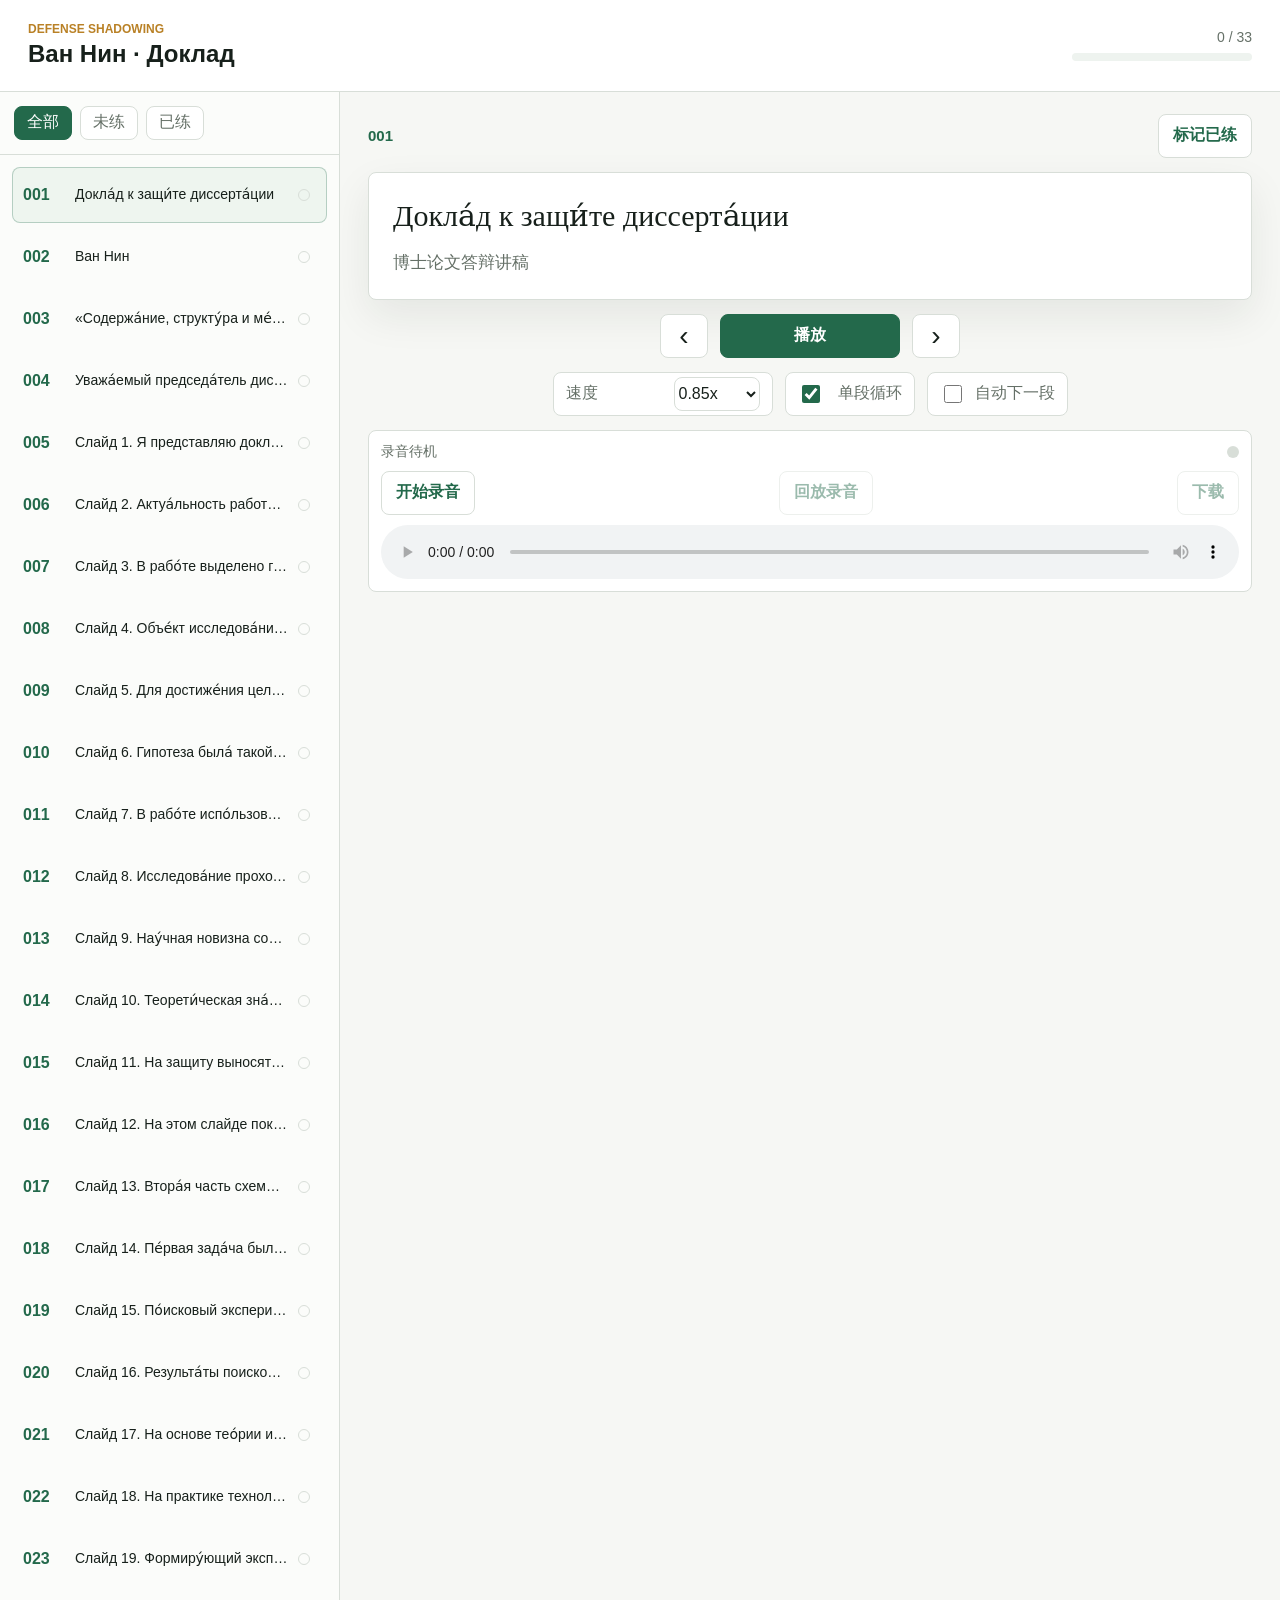
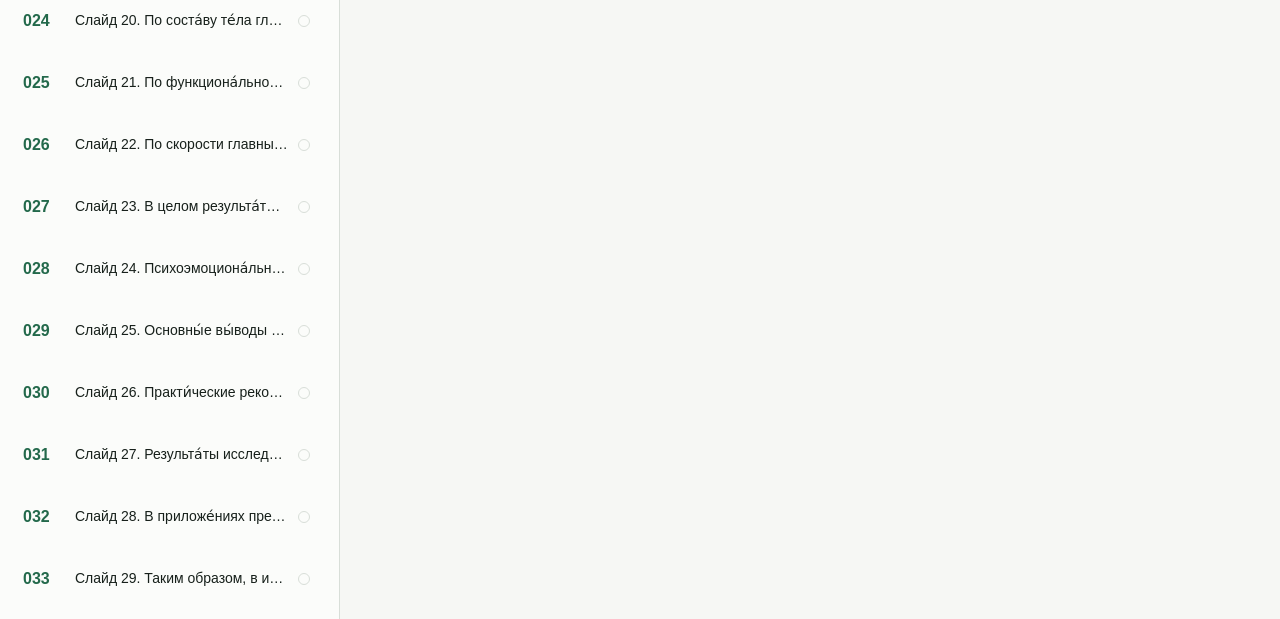
==== index.html @ eb7a2446 "Bust segment data cache" ====
<!doctype html>
<html lang="zh-CN">
  <head>
    <meta charset="utf-8" />
    <meta name="viewport" content="width=device-width, initial-scale=1" />
    <title>答辩稿跟读练习</title>
    <link rel="stylesheet" href="styles.css" />
  </head>
  <body>
    <div class="app-shell">
      <header class="topbar">
        <div>
          <p class="eyebrow">Defense Shadowing</p>
          <h1>Ван Нин · Доклад</h1>
        </div>
        <div class="summary">
          <span id="progressText">0 / 0</span>
          <div class="meter" aria-hidden="true"><span id="progressBar"></span></div>
        </div>
      </header>

      <main class="workspace">
        <aside class="segment-pane" aria-label="Список фрагментов">
          <div class="pane-tools">
            <button class="chip is-active" type="button" data-filter="all">全部</button>
            <button class="chip" type="button" data-filter="todo">未练</button>
            <button class="chip" type="button" data-filter="done">已练</button>
          </div>
          <ol id="segmentList" class="segment-list"></ol>
        </aside>

        <section class="practice-pane" aria-live="polite">
          <div class="segment-meta">
            <span id="segmentCounter">001</span>
            <button id="doneButton" class="icon-text" type="button">标记已练</button>
          </div>

          <article class="text-panel">
            <p id="russianText" class="russian"></p>
            <p id="chineseText" class="chinese"></p>
          </article>

          <audio id="player" preload="metadata"></audio>

          <div class="transport">
            <button id="prevButton" class="icon-button" type="button" title="上一段" aria-label="上一段">‹</button>
            <button id="playButton" class="primary-button" type="button">播放</button>
            <button id="nextButton" class="icon-button" type="button" title="下一段" aria-label="下一段">›</button>
          </div>

          <div class="control-grid">
            <label>
              <span>速度</span>
              <select id="speedSelect">
                <option value="0.75">0.75x</option>
                <option value="0.85" selected>0.85x</option>
                <option value="1">1x</option>
                <option value="1.1">1.1x</option>
                <option value="1.25">1.25x</option>
              </select>
            </label>
            <label class="toggle-row">
              <input id="loopToggle" type="checkbox" checked />
              <span>单段循环</span>
            </label>
            <label class="toggle-row">
              <input id="autoNextToggle" type="checkbox" />
              <span>自动下一段</span>
            </label>
          </div>

          <div class="recorder">
            <div class="recorder-head">
              <span id="recordStatus">录音待机</span>
              <div id="recordLight" class="record-light" aria-hidden="true"></div>
            </div>
            <div class="recorder-actions">
              <button id="recordButton" class="icon-text" type="button">开始录音</button>
              <button id="playRecordingButton" class="icon-text" type="button" disabled>回放录音</button>
              <a id="downloadRecording" class="download-link is-disabled" href="#" download>下载</a>
            </div>
            <audio id="recordingPlayer" controls></audio>
          </div>
        </section>
      </main>
    </div>

    <script src="segments.js?v=20260604-nostress"></script>
    <script src="app.js"></script>
  </body>
</html>
---- styles.css ----
:root {
  color-scheme: light;
  --bg: #f6f7f4;
  --surface: #ffffff;
  --surface-strong: #eef3ef;
  --ink: #17201b;
  --muted: #657067;
  --line: #d8ded8;
  --accent: #23694b;
  --accent-strong: #174d36;
  --gold: #b98126;
  --red: #c64646;
  --shadow: 0 16px 40px rgba(23, 32, 27, 0.08);
}

* {
  box-sizing: border-box;
}

body {
  margin: 0;
  min-height: 100vh;
  background: var(--bg);
  color: var(--ink);
  font-family: -apple-system, BlinkMacSystemFont, "Segoe UI", "PingFang SC", "Microsoft YaHei", Arial, sans-serif;
}

button,
select,
input {
  font: inherit;
}

button,
select {
  border: 1px solid var(--line);
  background: var(--surface);
  color: var(--ink);
}

button {
  cursor: pointer;
}

button:disabled,
.is-disabled {
  cursor: not-allowed;
  opacity: 0.45;
  pointer-events: none;
}

.app-shell {
  display: grid;
  grid-template-rows: auto 1fr;
  min-height: 100vh;
}

.topbar {
  display: flex;
  align-items: center;
  justify-content: space-between;
  gap: 24px;
  padding: 22px 28px;
  border-bottom: 1px solid var(--line);
  background: var(--surface);
}

.eyebrow {
  margin: 0 0 4px;
  color: var(--gold);
  font-size: 12px;
  font-weight: 700;
  letter-spacing: 0;
  text-transform: uppercase;
}

h1 {
  margin: 0;
  font-size: 24px;
  line-height: 1.2;
  font-weight: 750;
  letter-spacing: 0;
}

.summary {
  display: grid;
  gap: 8px;
  min-width: 180px;
  color: var(--muted);
  font-size: 14px;
  text-align: right;
}

.meter {
  width: 180px;
  height: 8px;
  overflow: hidden;
  border-radius: 999px;
  background: var(--surface-strong);
}

.meter span {
  display: block;
  width: 0%;
  height: 100%;
  background: var(--accent);
  transition: width 160ms ease;
}

.workspace {
  display: grid;
  grid-template-columns: minmax(260px, 340px) minmax(0, 1fr);
  min-height: 0;
}

.segment-pane {
  display: grid;
  grid-template-rows: auto 1fr;
  min-height: 0;
  border-right: 1px solid var(--line);
  background: #fbfcfa;
}

.pane-tools {
  display: flex;
  gap: 8px;
  padding: 14px;
  border-bottom: 1px solid var(--line);
}

.chip {
  min-height: 34px;
  padding: 0 12px;
  border-radius: 8px;
  color: var(--muted);
}

.chip.is-active {
  border-color: var(--accent);
  background: var(--accent);
  color: #fff;
}

.segment-list {
  display: grid;
  gap: 6px;
  align-content: start;
  min-height: 0;
  margin: 0;
  padding: 12px;
  overflow: auto;
  list-style: none;
}

.segment-item {
  display: grid;
  grid-template-columns: 42px minmax(0, 1fr) 18px;
  align-items: center;
  gap: 10px;
  min-height: 56px;
  padding: 8px 10px;
  border: 1px solid transparent;
  border-radius: 8px;
  background: transparent;
}

.segment-item button {
  display: grid;
  grid-column: 1 / -1;
  grid-template-columns: 42px minmax(0, 1fr) 18px;
  align-items: center;
  gap: 10px;
  width: 100%;
  padding: 0;
  border: 0;
  background: transparent;
  text-align: left;
}

.segment-item.is-active {
  border-color: rgba(35, 105, 75, 0.28);
  background: #eef5ef;
}

.segment-item.is-hidden {
  display: none;
}

.seg-no {
  color: var(--accent);
  font-variant-numeric: tabular-nums;
  font-weight: 700;
}

.seg-title {
  overflow: hidden;
  color: var(--ink);
  font-size: 14px;
  line-height: 1.35;
  text-overflow: ellipsis;
  white-space: nowrap;
}

.seg-check {
  width: 12px;
  height: 12px;
  border: 1px solid var(--line);
  border-radius: 50%;
}

.segment-item.is-done .seg-check {
  border-color: var(--accent);
  background: var(--accent);
}

.practice-pane {
  display: grid;
  grid-template-rows: auto auto auto auto auto;
  align-content: start;
  gap: 14px;
  min-height: 0;
  overflow: auto;
  padding: 22px 28px;
}

.segment-meta {
  display: flex;
  align-items: center;
  justify-content: space-between;
  gap: 16px;
}

#segmentCounter {
  color: var(--accent);
  font-size: 15px;
  font-weight: 800;
  font-variant-numeric: tabular-nums;
}

.text-panel {
  display: grid;
  align-content: start;
  gap: 14px;
  max-height: min(42vh, 380px);
  overflow: auto;
  padding: 22px 24px;
  border: 1px solid var(--line);
  border-radius: 8px;
  background: var(--surface);
  box-shadow: var(--shadow);
}

.russian,
.chinese {
  margin: 0;
  overflow-wrap: anywhere;
}

.russian {
  font-family: Georgia, "Times New Roman", serif;
  font-size: 30px;
  line-height: 1.38;
  letter-spacing: 0;
}

.chinese {
  color: var(--muted);
  font-size: 17px;
  line-height: 1.55;
}

.transport {
  display: grid;
  grid-template-columns: 48px minmax(128px, 180px) 48px;
  justify-content: center;
  gap: 12px;
}

.icon-button,
.primary-button,
.icon-text {
  min-height: 44px;
  border-radius: 8px;
}

.icon-button {
  width: 48px;
  font-size: 28px;
  line-height: 1;
}

.primary-button {
  border-color: var(--accent);
  background: var(--accent);
  color: #fff;
  font-weight: 800;
}

.primary-button:hover,
.chip.is-active:hover {
  background: var(--accent-strong);
}

.icon-text {
  padding: 0 14px;
  color: var(--accent);
  font-weight: 700;
}

.control-grid {
  display: grid;
  grid-template-columns: minmax(160px, 220px) minmax(130px, auto) minmax(130px, auto);
  align-items: center;
  justify-content: center;
  gap: 12px;
}

.control-grid label {
  display: flex;
  align-items: center;
  justify-content: space-between;
  gap: 10px;
  min-height: 44px;
  padding: 0 12px;
  border: 1px solid var(--line);
  border-radius: 8px;
  background: var(--surface);
  color: var(--muted);
}

.control-grid select {
  min-width: 86px;
  height: 34px;
  border-radius: 8px;
  color: var(--ink);
}

.toggle-row {
  justify-content: start;
}

.toggle-row input {
  width: 18px;
  height: 18px;
  accent-color: var(--accent);
}

.recorder {
  display: grid;
  gap: 10px;
  padding: 12px;
  border: 1px solid var(--line);
  border-radius: 8px;
  background: var(--surface);
}

.recorder-head,
.recorder-actions {
  display: flex;
  align-items: center;
  justify-content: space-between;
  gap: 10px;
  flex-wrap: wrap;
}

#recordStatus {
  color: var(--muted);
  font-size: 14px;
}

.record-light {
  width: 12px;
  height: 12px;
  border-radius: 50%;
  background: var(--line);
}

.record-light.is-recording {
  background: var(--red);
}

.download-link {
  display: inline-grid;
  place-items: center;
  min-height: 44px;
  padding: 0 14px;
  border: 1px solid var(--line);
  border-radius: 8px;
  color: var(--accent);
  font-weight: 700;
  text-decoration: none;
}

#recordingPlayer {
  width: 100%;
  min-height: 42px;
}

@media (max-width: 860px) {
  .topbar {
    align-items: start;
    flex-direction: column;
    padding: 18px;
  }

  .summary,
  .meter {
    width: 100%;
    min-width: 0;
    text-align: left;
  }

  .workspace {
    grid-template-columns: 1fr;
  }

  .segment-pane {
    max-height: 280px;
    border-right: 0;
    border-bottom: 1px solid var(--line);
  }

  .practice-pane {
    padding: 16px;
  }

  .text-panel {
    max-height: 44vh;
    padding: 18px;
  }

  .russian {
    font-size: 24px;
  }

  .chinese {
    font-size: 16px;
  }

  .control-grid {
    grid-template-columns: 1fr;
  }
}
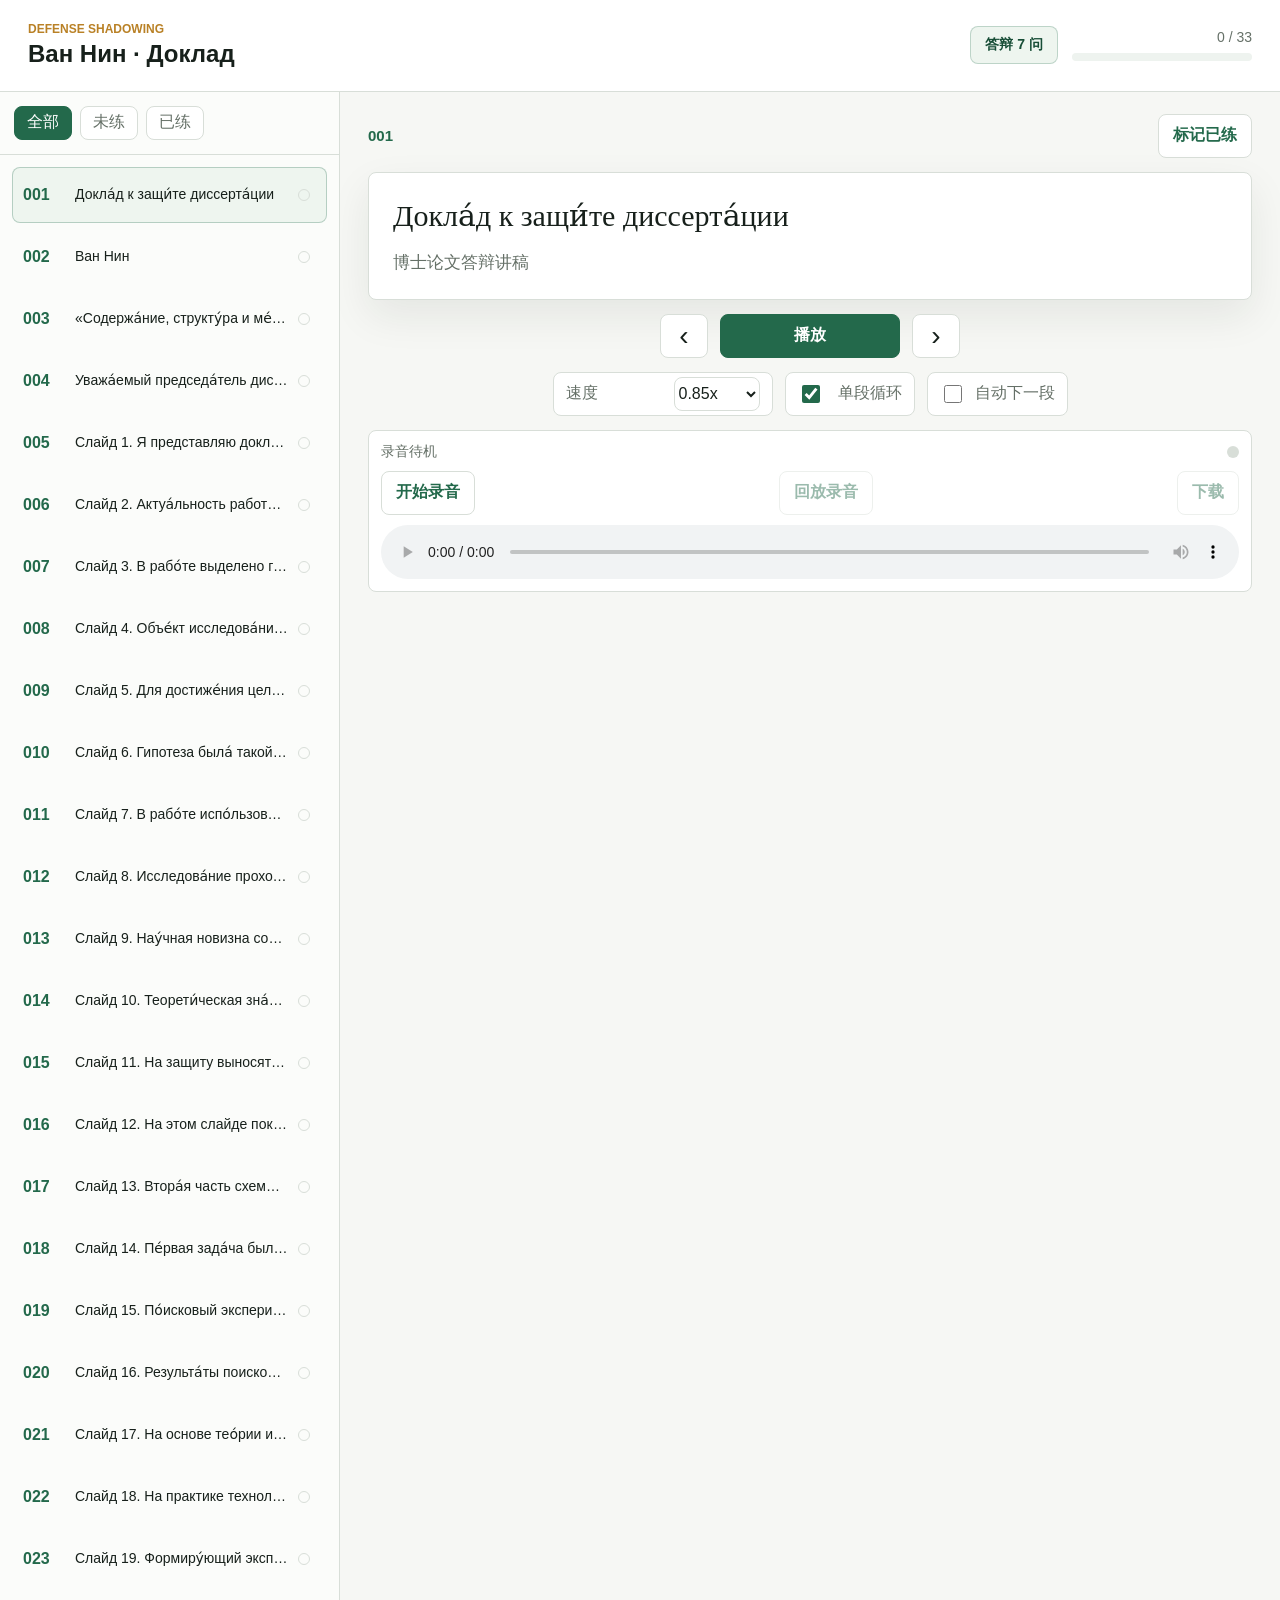
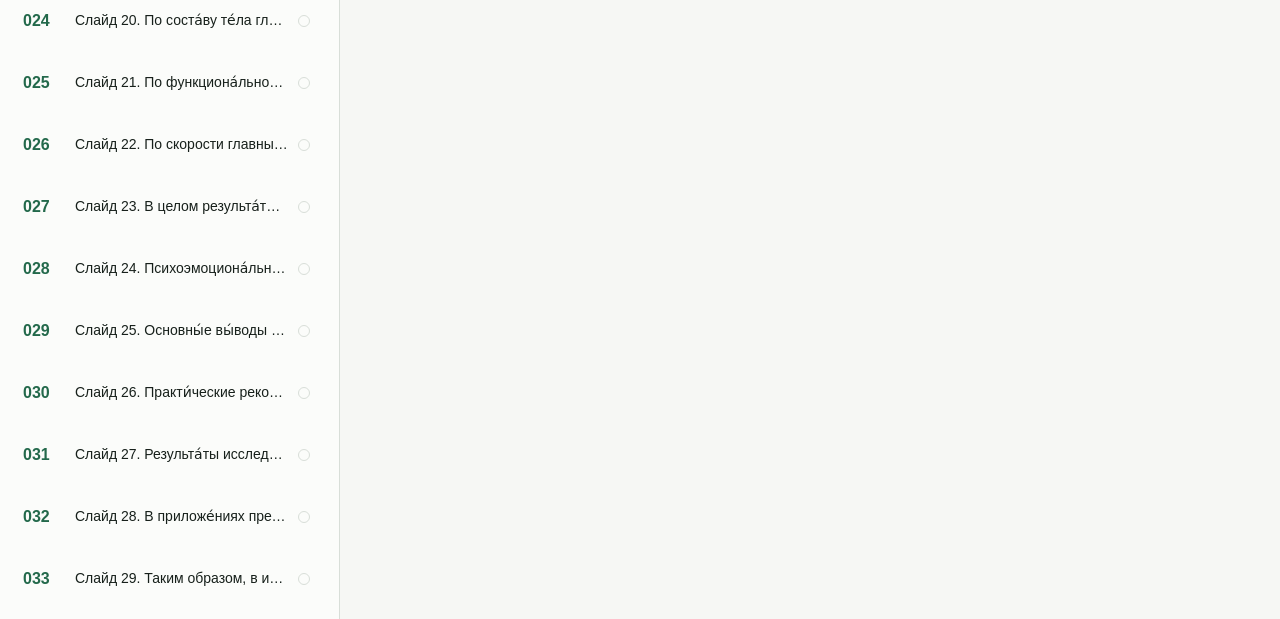
==== commit 5ba5c108: "Add final defense questions page" ====
--- a/index.html
+++ b/index.html
@@ -13,9 +13,12 @@
           <p class="eyebrow">Defense Shadowing</p>
           <h1>Ван Нин · Доклад</h1>
         </div>
-        <div class="summary">
-          <span id="progressText">0 / 0</span>
-          <div class="meter" aria-hidden="true"><span id="progressBar"></span></div>
+        <div class="top-actions">
+          <a class="top-link" href="final-defense-7-questions.html">答辩 7 问</a>
+          <div class="summary">
+            <span id="progressText">0 / 0</span>
+            <div class="meter" aria-hidden="true"><span id="progressBar"></span></div>
+          </div>
         </div>
       </header>
 
--- a/styles.css
+++ b/styles.css
@@ -65,6 +65,34 @@
   background: var(--surface);
 }
 
+.top-actions {
+  display: flex;
+  align-items: center;
+  gap: 14px;
+}
+
+.top-link {
+  display: inline-flex;
+  align-items: center;
+  justify-content: center;
+  min-height: 38px;
+  padding: 0 14px;
+  border: 1px solid rgba(35, 105, 75, 0.24);
+  border-radius: 8px;
+  background: #eef5ef;
+  color: var(--accent-strong);
+  font-size: 14px;
+  font-weight: 750;
+  text-decoration: none;
+  white-space: nowrap;
+}
+
+.top-link:hover {
+  border-color: var(--accent);
+  background: var(--accent);
+  color: #fff;
+}
+
 .eyebrow {
   margin: 0 0 4px;
   color: var(--gold);
@@ -403,6 +431,16 @@
     padding: 18px;
   }
 
+  .top-actions {
+    align-items: stretch;
+    flex-direction: column;
+    width: 100%;
+  }
+
+  .top-link {
+    width: 100%;
+  }
+
   .summary,
   .meter {
     width: 100%;
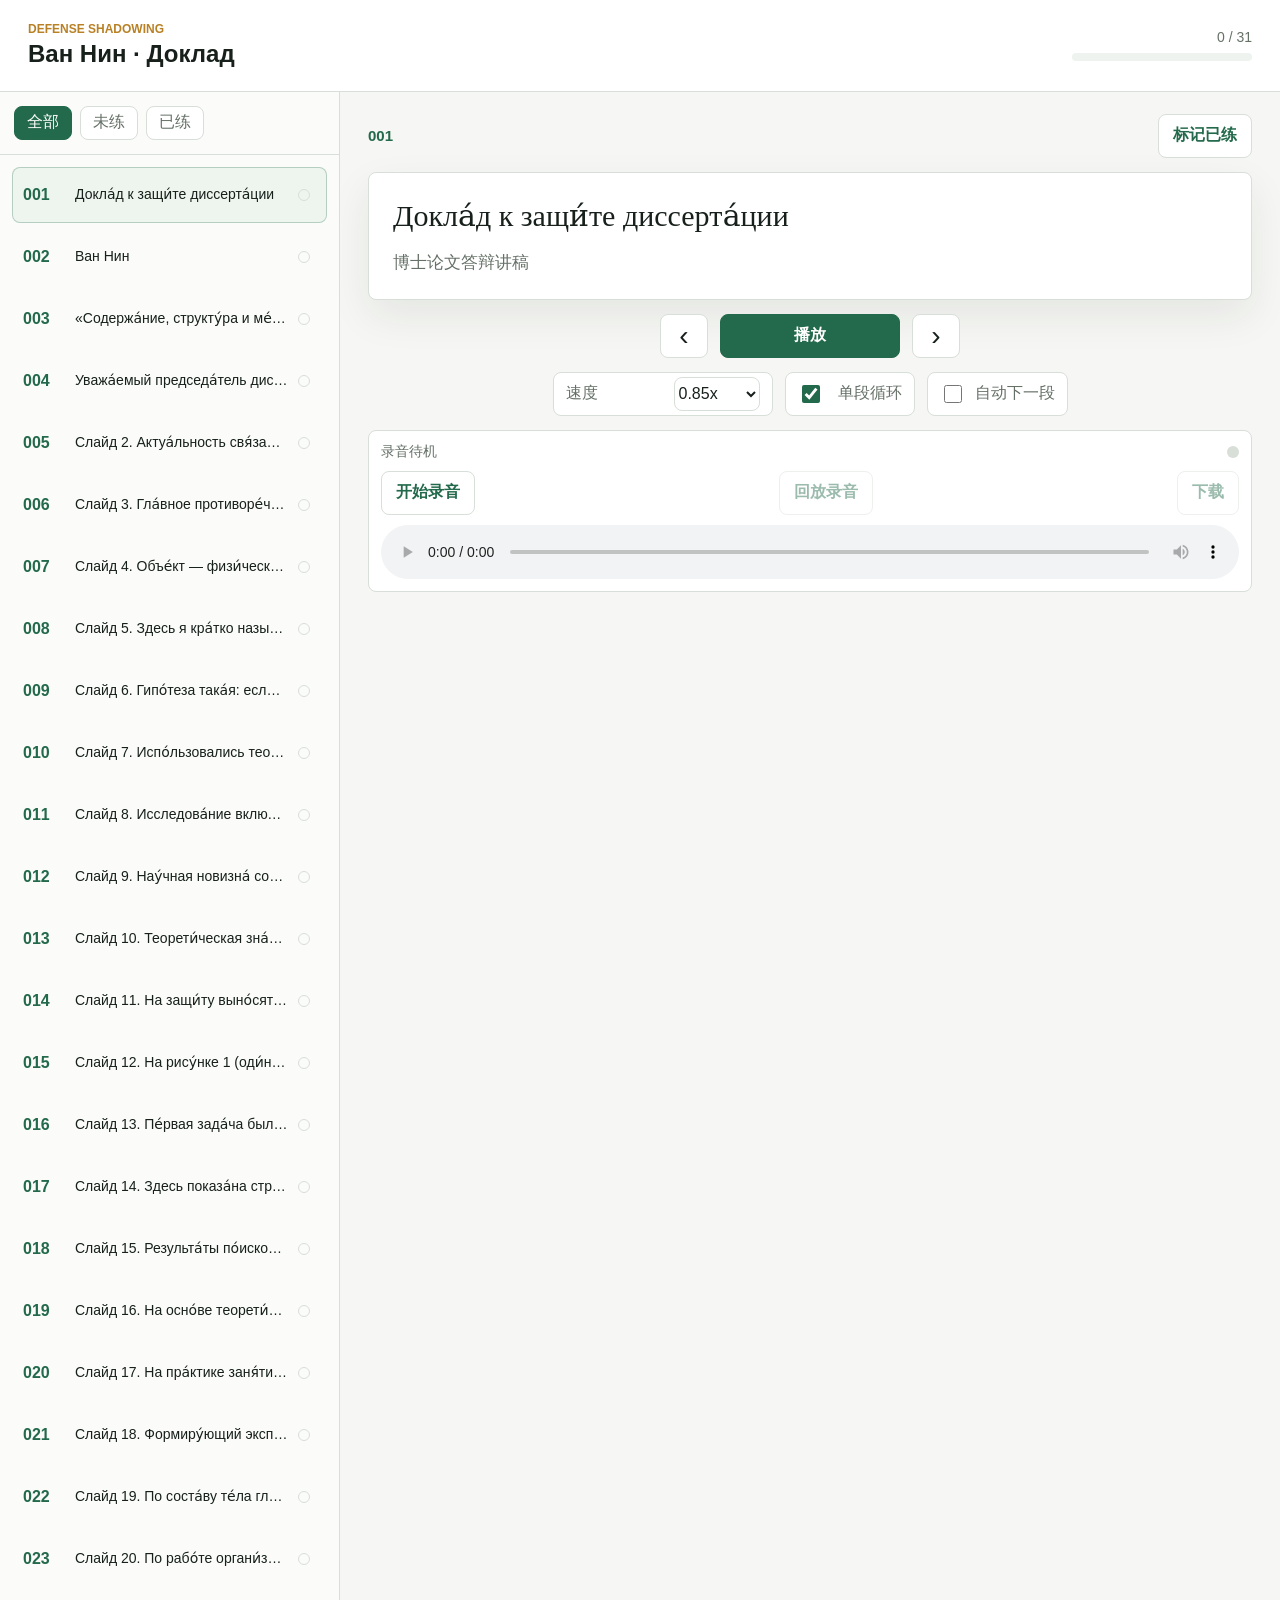
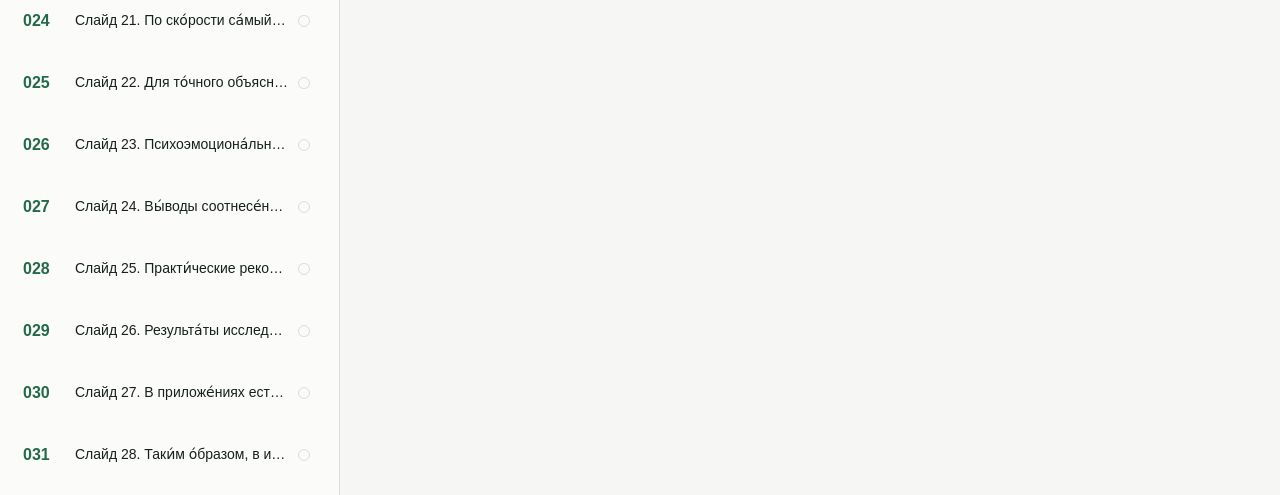
==== commit bd02db54: "Update defense shadowing page for mobile" ====
--- a/index.html
+++ b/index.html
@@ -13,12 +13,9 @@
           <p class="eyebrow">Defense Shadowing</p>
           <h1>Ван Нин · Доклад</h1>
         </div>
-        <div class="top-actions">
-          <a class="top-link" href="final-defense-7-questions.html">答辩 7 问</a>
-          <div class="summary">
-            <span id="progressText">0 / 0</span>
-            <div class="meter" aria-hidden="true"><span id="progressBar"></span></div>
-          </div>
+        <div class="summary">
+          <span id="progressText">0 / 0</span>
+          <div class="meter" aria-hidden="true"><span id="progressBar"></span></div>
         </div>
       </header>
 
@@ -88,7 +85,7 @@
       </main>
     </div>
 
-    <script src="segments.js?v=20260604-nostress"></script>
+    <script src="segments.js"></script>
     <script src="app.js"></script>
   </body>
 </html>
--- a/styles.css
+++ b/styles.css
@@ -65,34 +65,6 @@
   background: var(--surface);
 }
 
-.top-actions {
-  display: flex;
-  align-items: center;
-  gap: 14px;
-}
-
-.top-link {
-  display: inline-flex;
-  align-items: center;
-  justify-content: center;
-  min-height: 38px;
-  padding: 0 14px;
-  border: 1px solid rgba(35, 105, 75, 0.24);
-  border-radius: 8px;
-  background: #eef5ef;
-  color: var(--accent-strong);
-  font-size: 14px;
-  font-weight: 750;
-  text-decoration: none;
-  white-space: nowrap;
-}
-
-.top-link:hover {
-  border-color: var(--accent);
-  background: var(--accent);
-  color: #fff;
-}
-
 .eyebrow {
   margin: 0 0 4px;
   color: var(--gold);
@@ -425,20 +397,19 @@
 }
 
 @media (max-width: 860px) {
+  body {
+    background: var(--surface);
+  }
+
+  .app-shell {
+    min-height: 100dvh;
+  }
+
   .topbar {
     align-items: start;
     flex-direction: column;
-    padding: 18px;
-  }
-
-  .top-actions {
-    align-items: stretch;
-    flex-direction: column;
-    width: 100%;
-  }
-
-  .top-link {
-    width: 100%;
+    gap: 14px;
+    padding: 14px 16px;
   }
 
   .summary,
@@ -453,29 +424,53 @@
   }
 
   .segment-pane {
-    max-height: 280px;
+    order: 2;
+    max-height: 240px;
     border-right: 0;
+    border-top: 1px solid var(--line);
     border-bottom: 1px solid var(--line);
   }
 
+  .pane-tools {
+    position: sticky;
+    top: 0;
+    z-index: 1;
+    background: #fbfcfa;
+  }
+
   .practice-pane {
+    order: 1;
+    gap: 12px;
+    padding: 14px;
+  }
+
+  .text-panel {
+    max-height: none;
     padding: 16px;
   }
 
-  .text-panel {
-    max-height: 44vh;
-    padding: 18px;
-  }
-
   .russian {
-    font-size: 24px;
+    font-size: 22px;
+    line-height: 1.42;
   }
 
   .chinese {
-    font-size: 16px;
+    font-size: 15px;
   }
 
   .control-grid {
     grid-template-columns: 1fr;
   }
-}
+
+  .transport {
+    grid-template-columns: 46px minmax(120px, 1fr) 46px;
+  }
+
+  .segment-meta {
+    position: sticky;
+    top: 0;
+    z-index: 2;
+    padding: 8px 0;
+    background: var(--surface);
+  }
+}
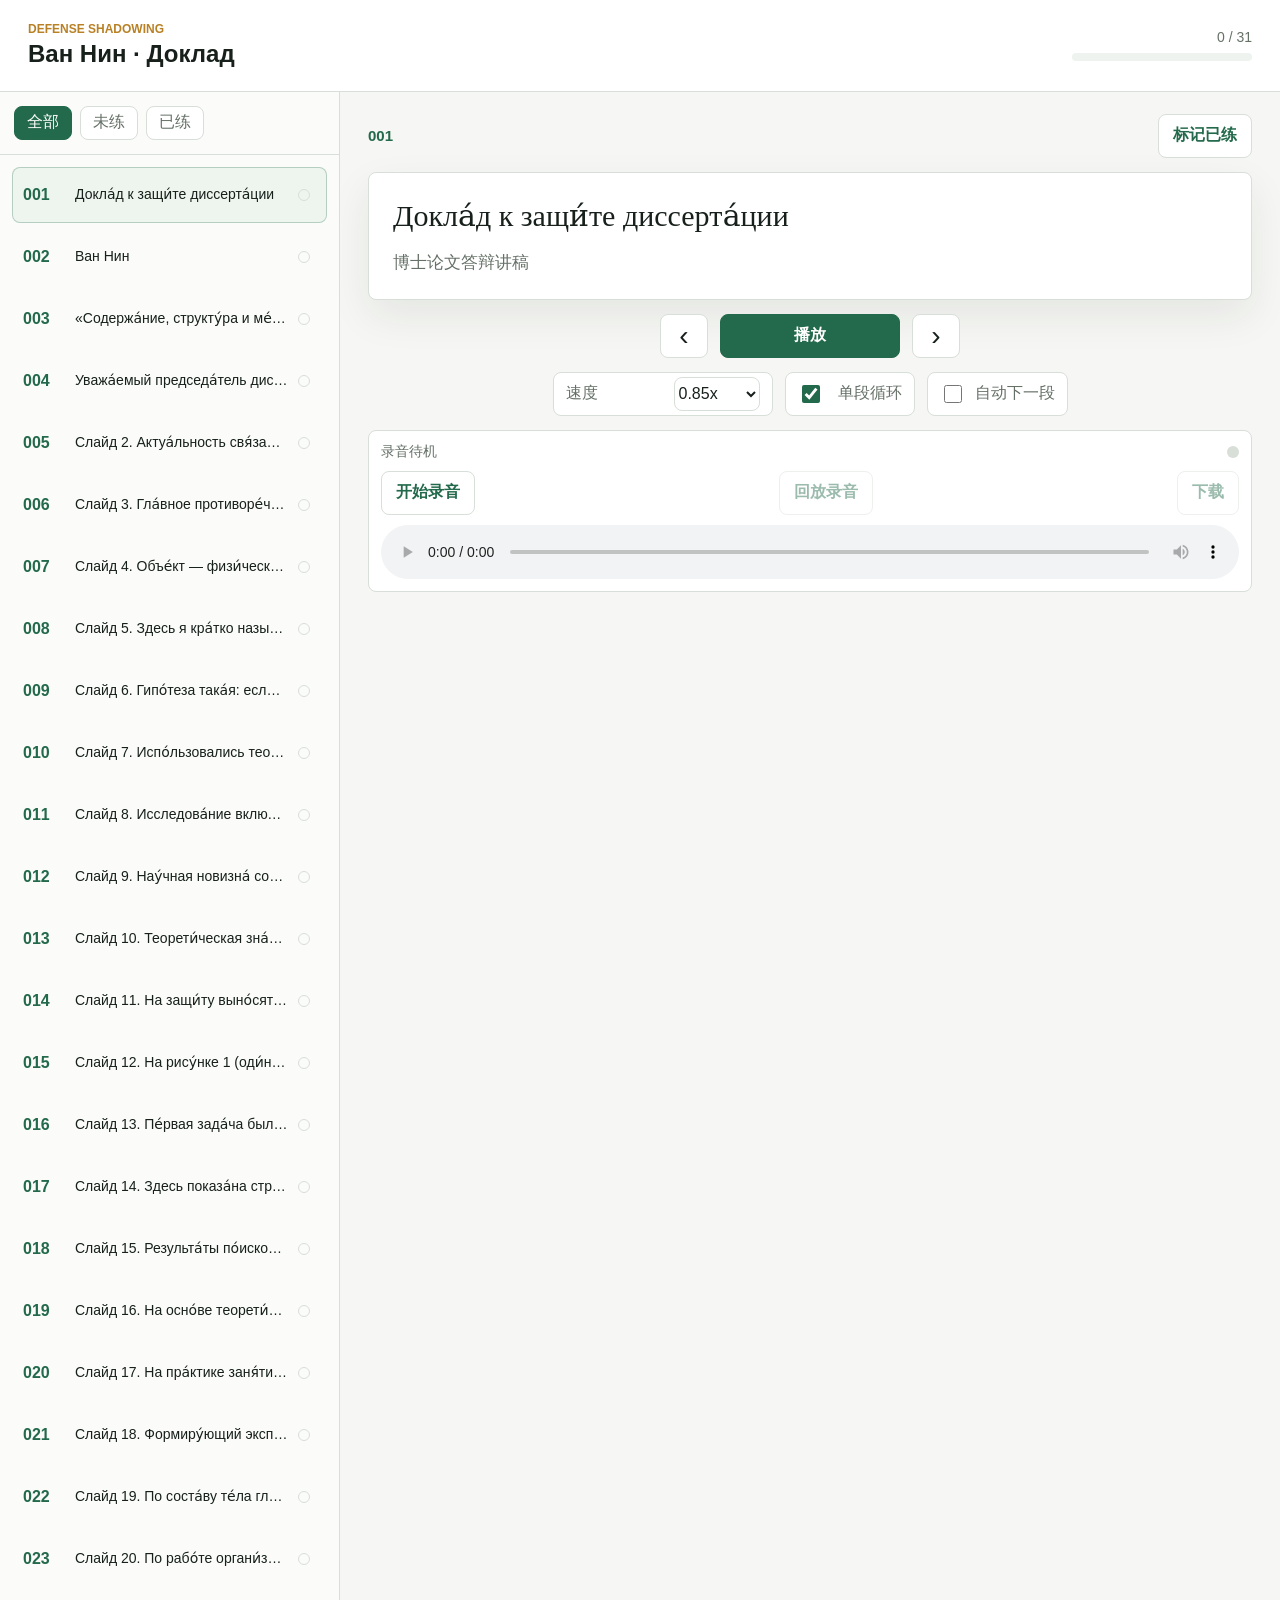
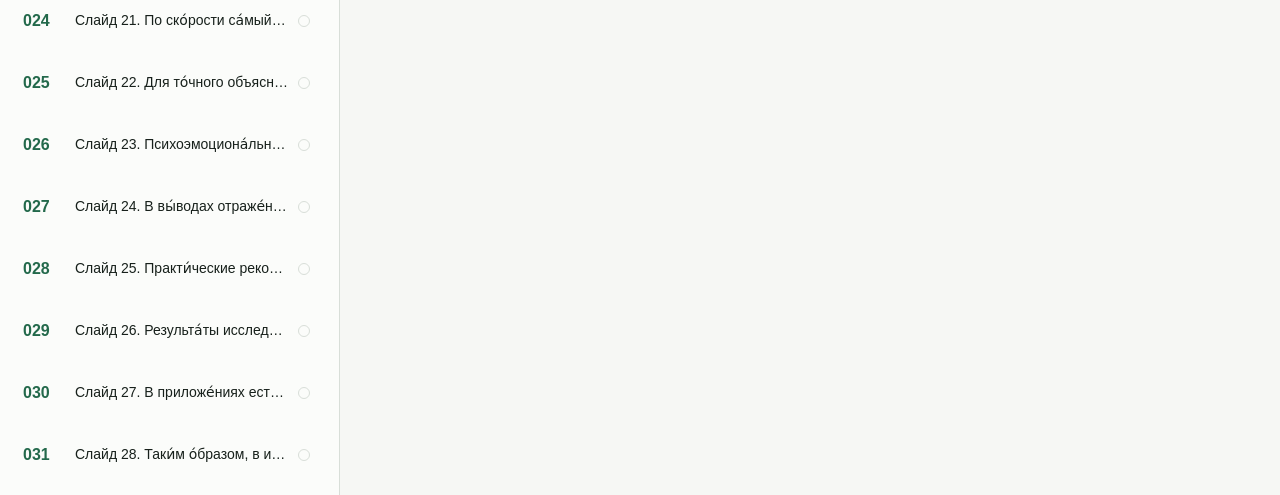
==== commit da3c6213: "Simplify slide wording" ====
--- a/index.html
+++ b/index.html
@@ -85,7 +85,7 @@
       </main>
     </div>
 
-    <script src="segments.js"></script>
+    <script src="segments.js?v=20260607-slide19-simple"></script>
     <script src="app.js"></script>
   </body>
 </html>
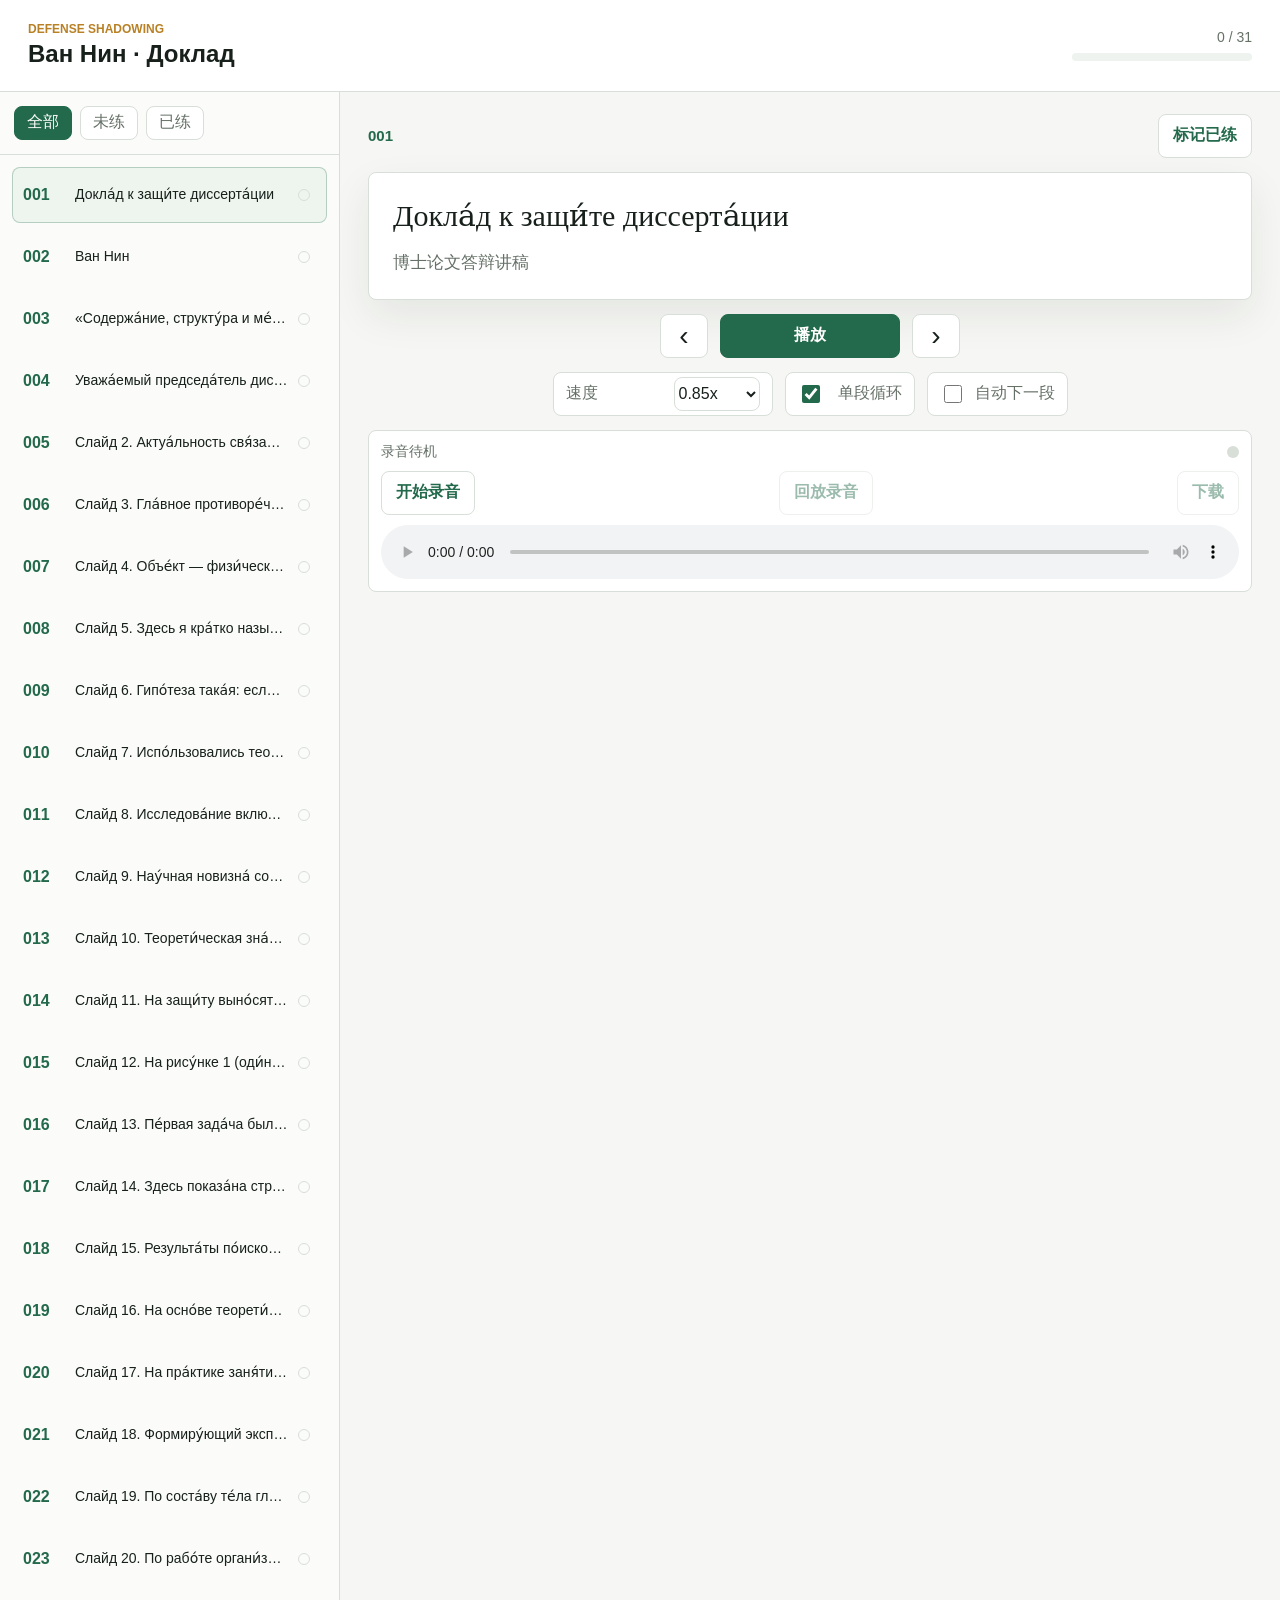
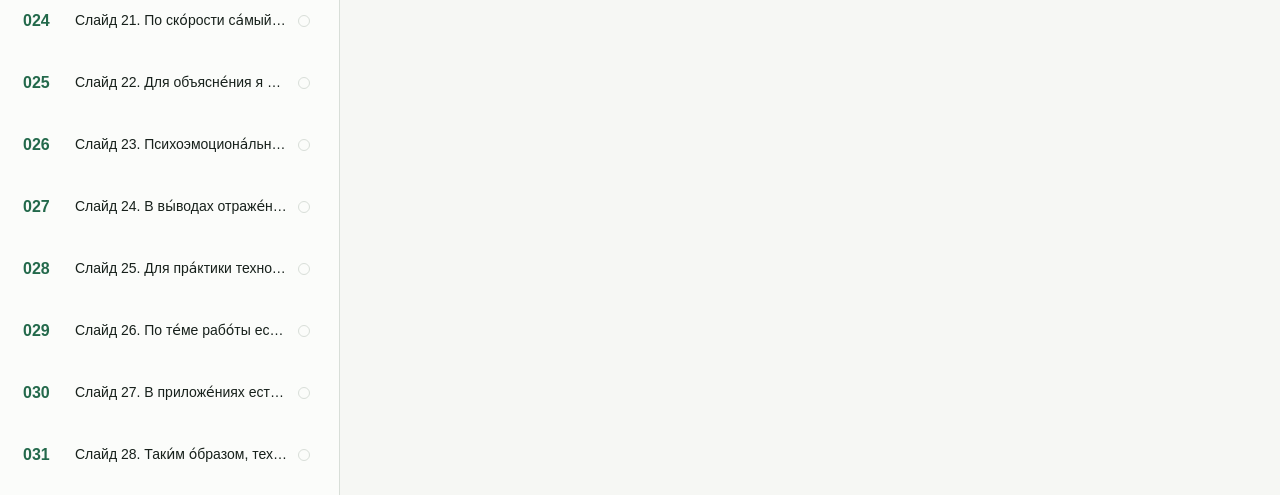
==== commit efbc0b0e: "Shorten final defense script" ====
--- a/index.html
+++ b/index.html
@@ -85,7 +85,7 @@
       </main>
     </div>
 
-    <script src="segments.js?v=20260607-slide19-simple"></script>
+    <script src="segments.js?v=20260607-15min"></script>
     <script src="app.js"></script>
   </body>
 </html>
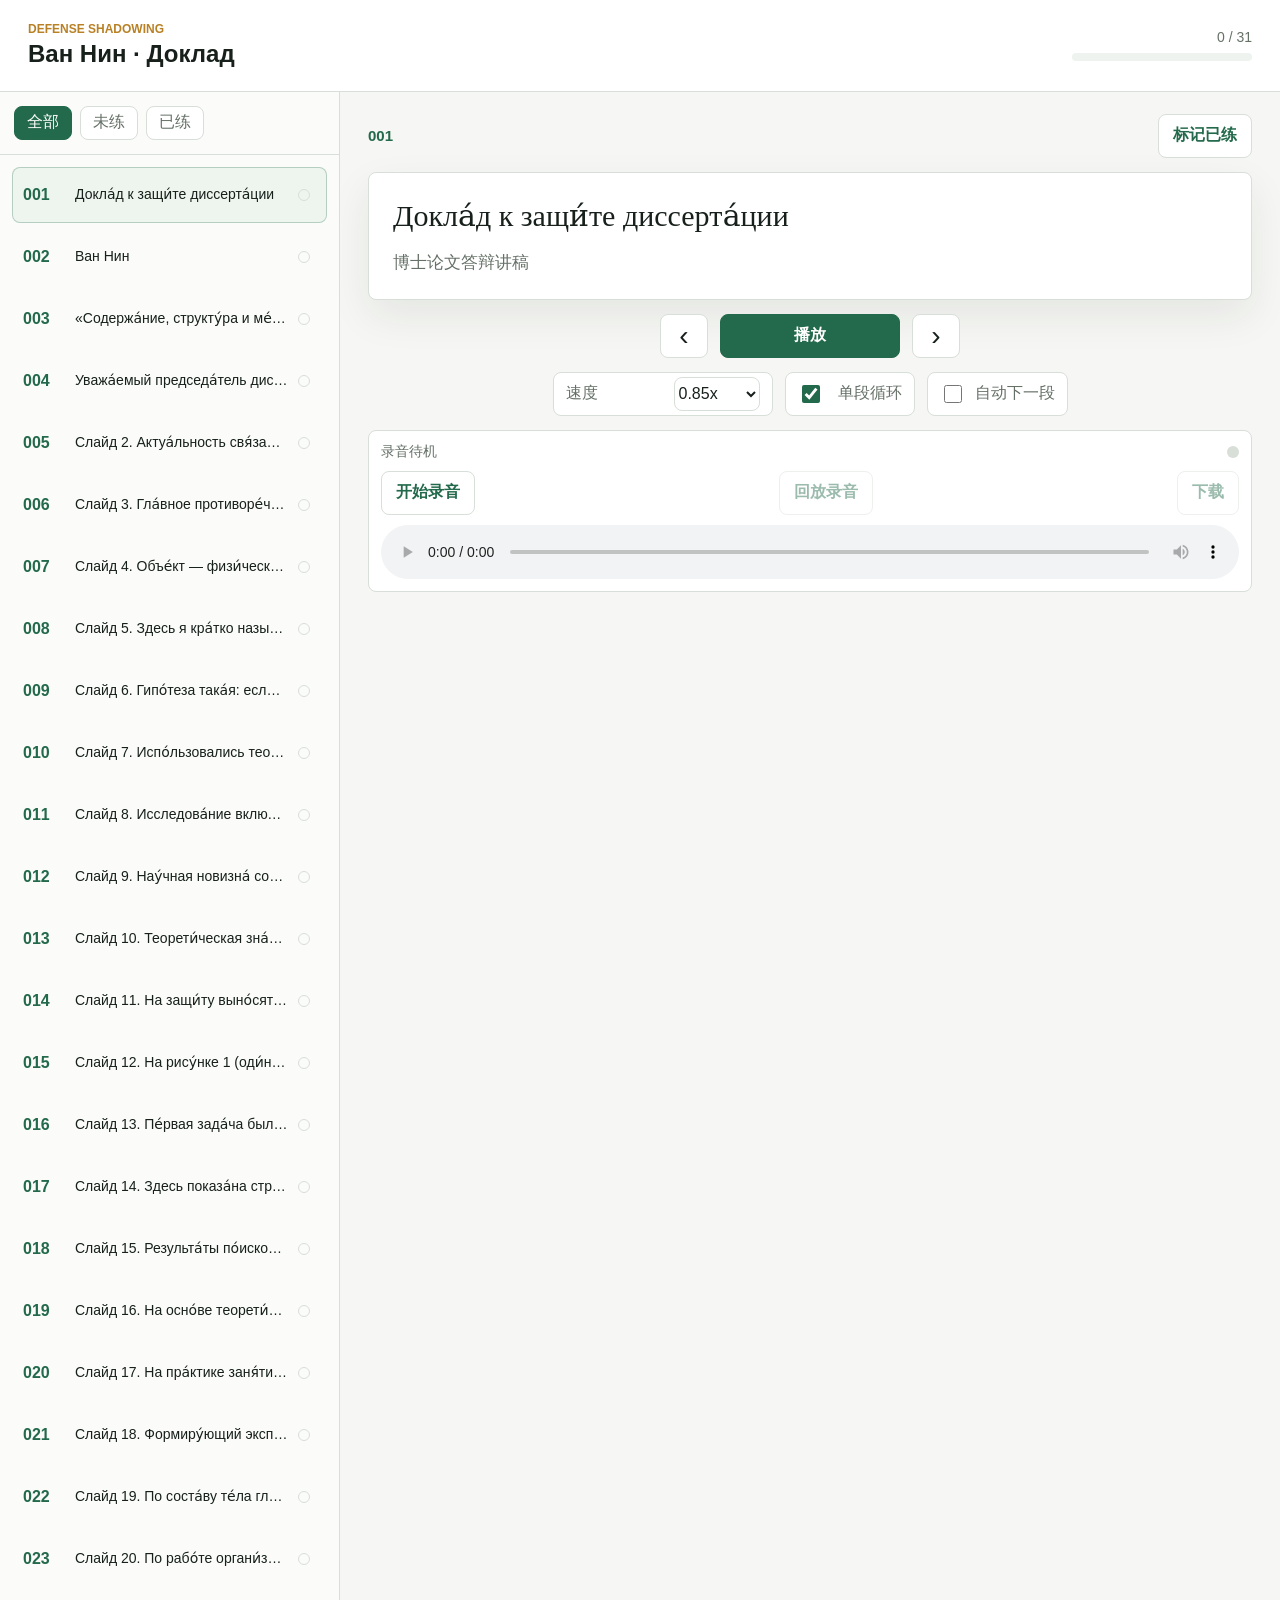
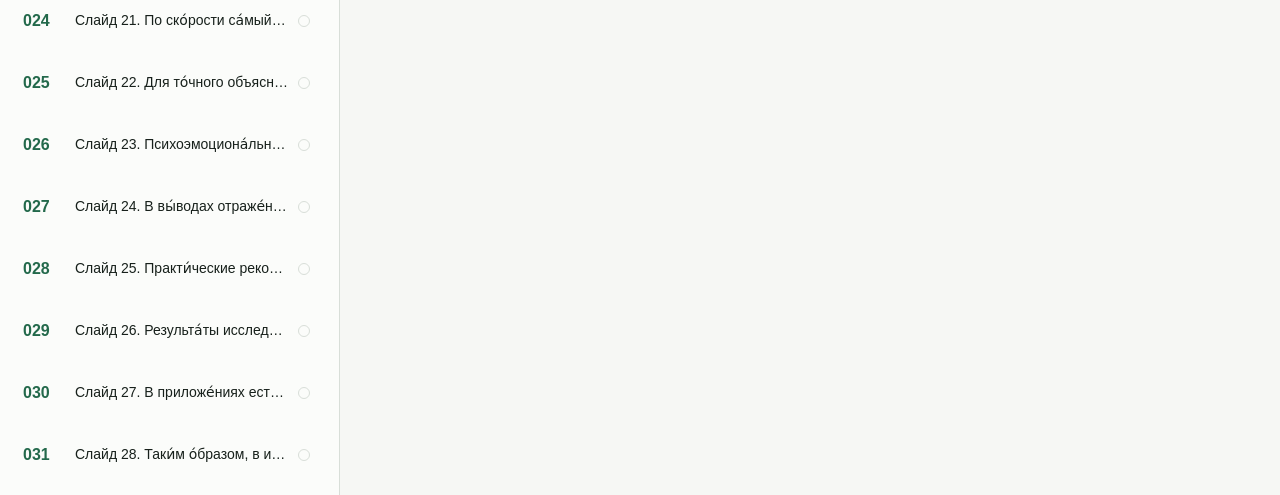
==== commit 76010508: "Revert "Shorten final defense script" This reverts commit efbc0b0e1da1f0b3570ed34a056ef5c31a20a3dd." ====
--- a/index.html
+++ b/index.html
@@ -85,7 +85,7 @@
       </main>
     </div>
 
-    <script src="segments.js?v=20260607-15min"></script>
+    <script src="segments.js?v=20260607-slide19-simple"></script>
     <script src="app.js"></script>
   </body>
 </html>
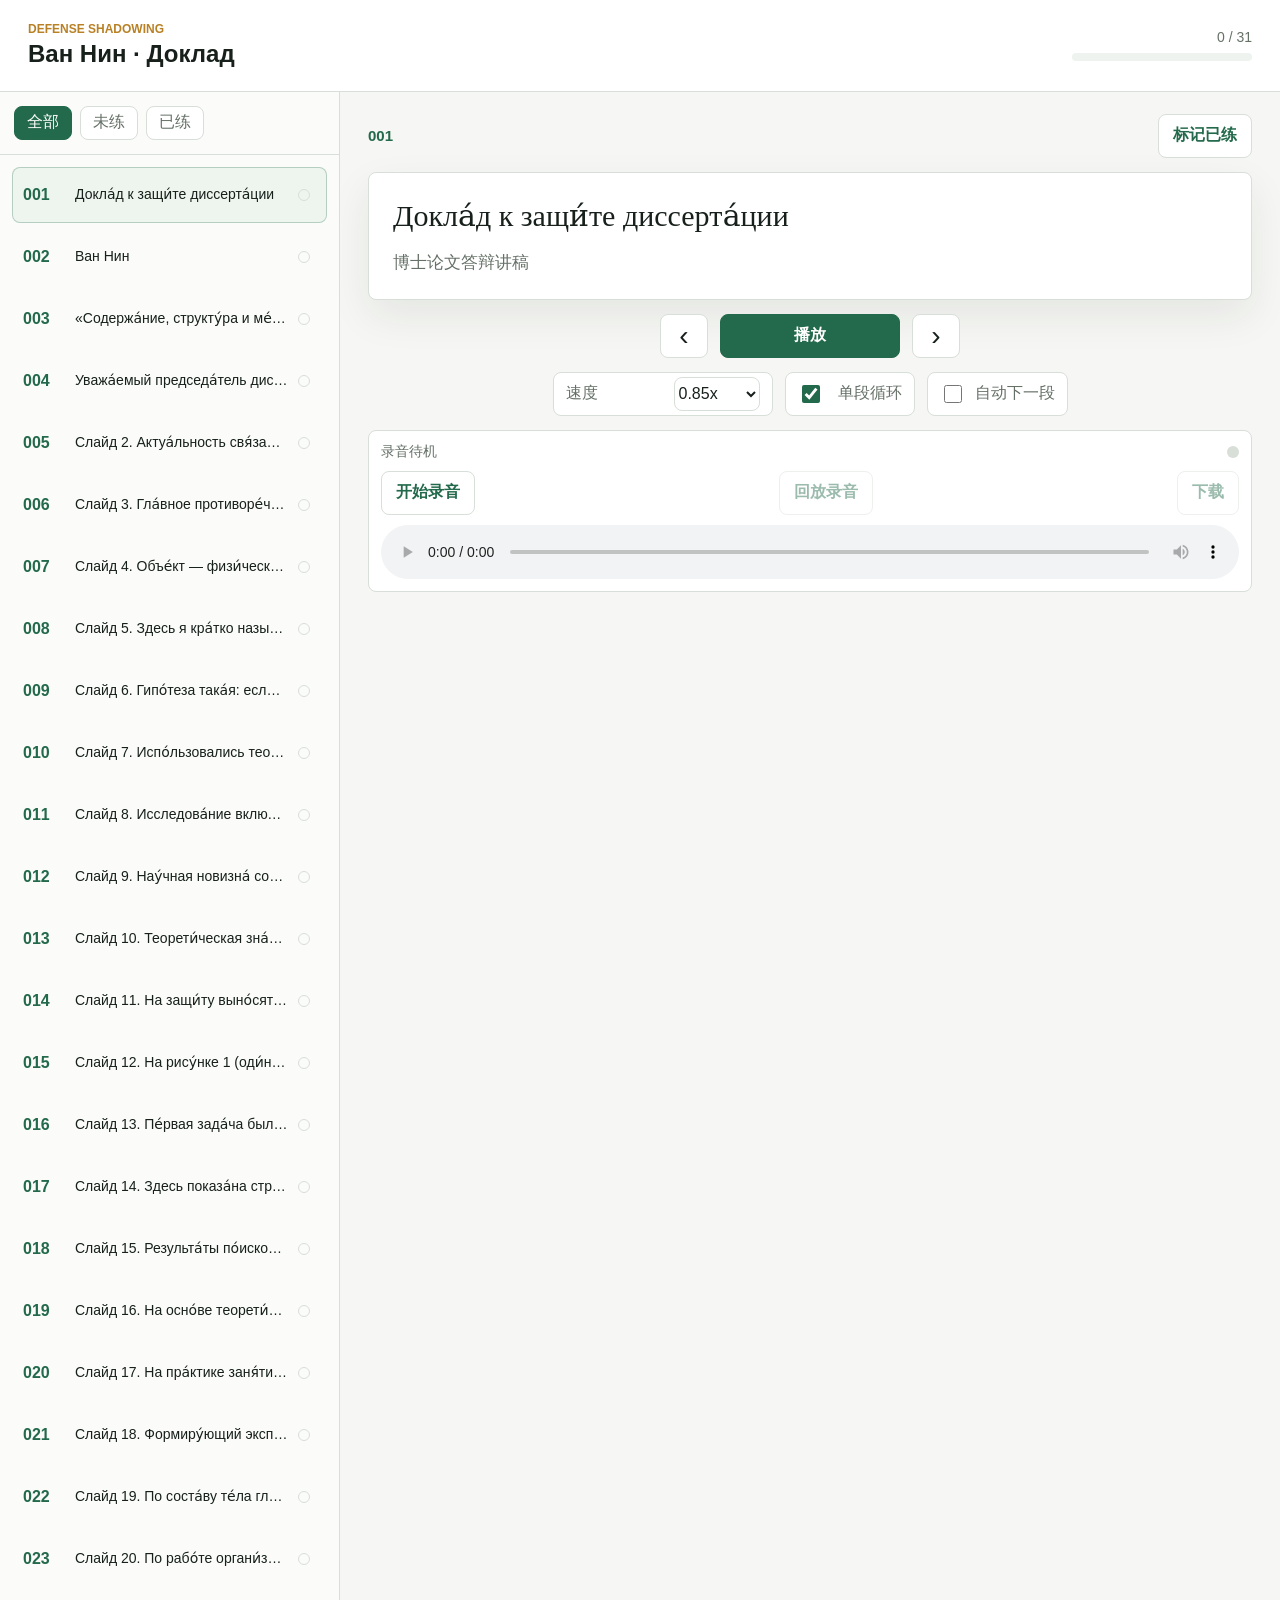
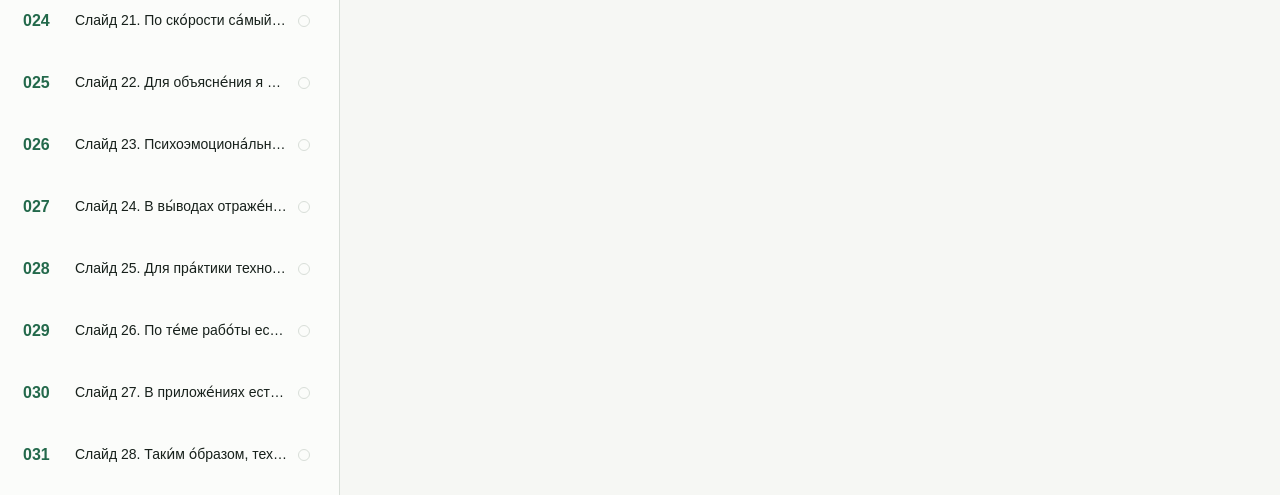
==== commit ae828b84: "Reapply "Shorten final defense script" This reverts commit 760105081d9ec725f3ab04d4c42f3846d298e7e8." ====
--- a/index.html
+++ b/index.html
@@ -85,7 +85,7 @@
       </main>
     </div>
 
-    <script src="segments.js?v=20260607-slide19-simple"></script>
+    <script src="segments.js?v=20260607-15min"></script>
     <script src="app.js"></script>
   </body>
 </html>
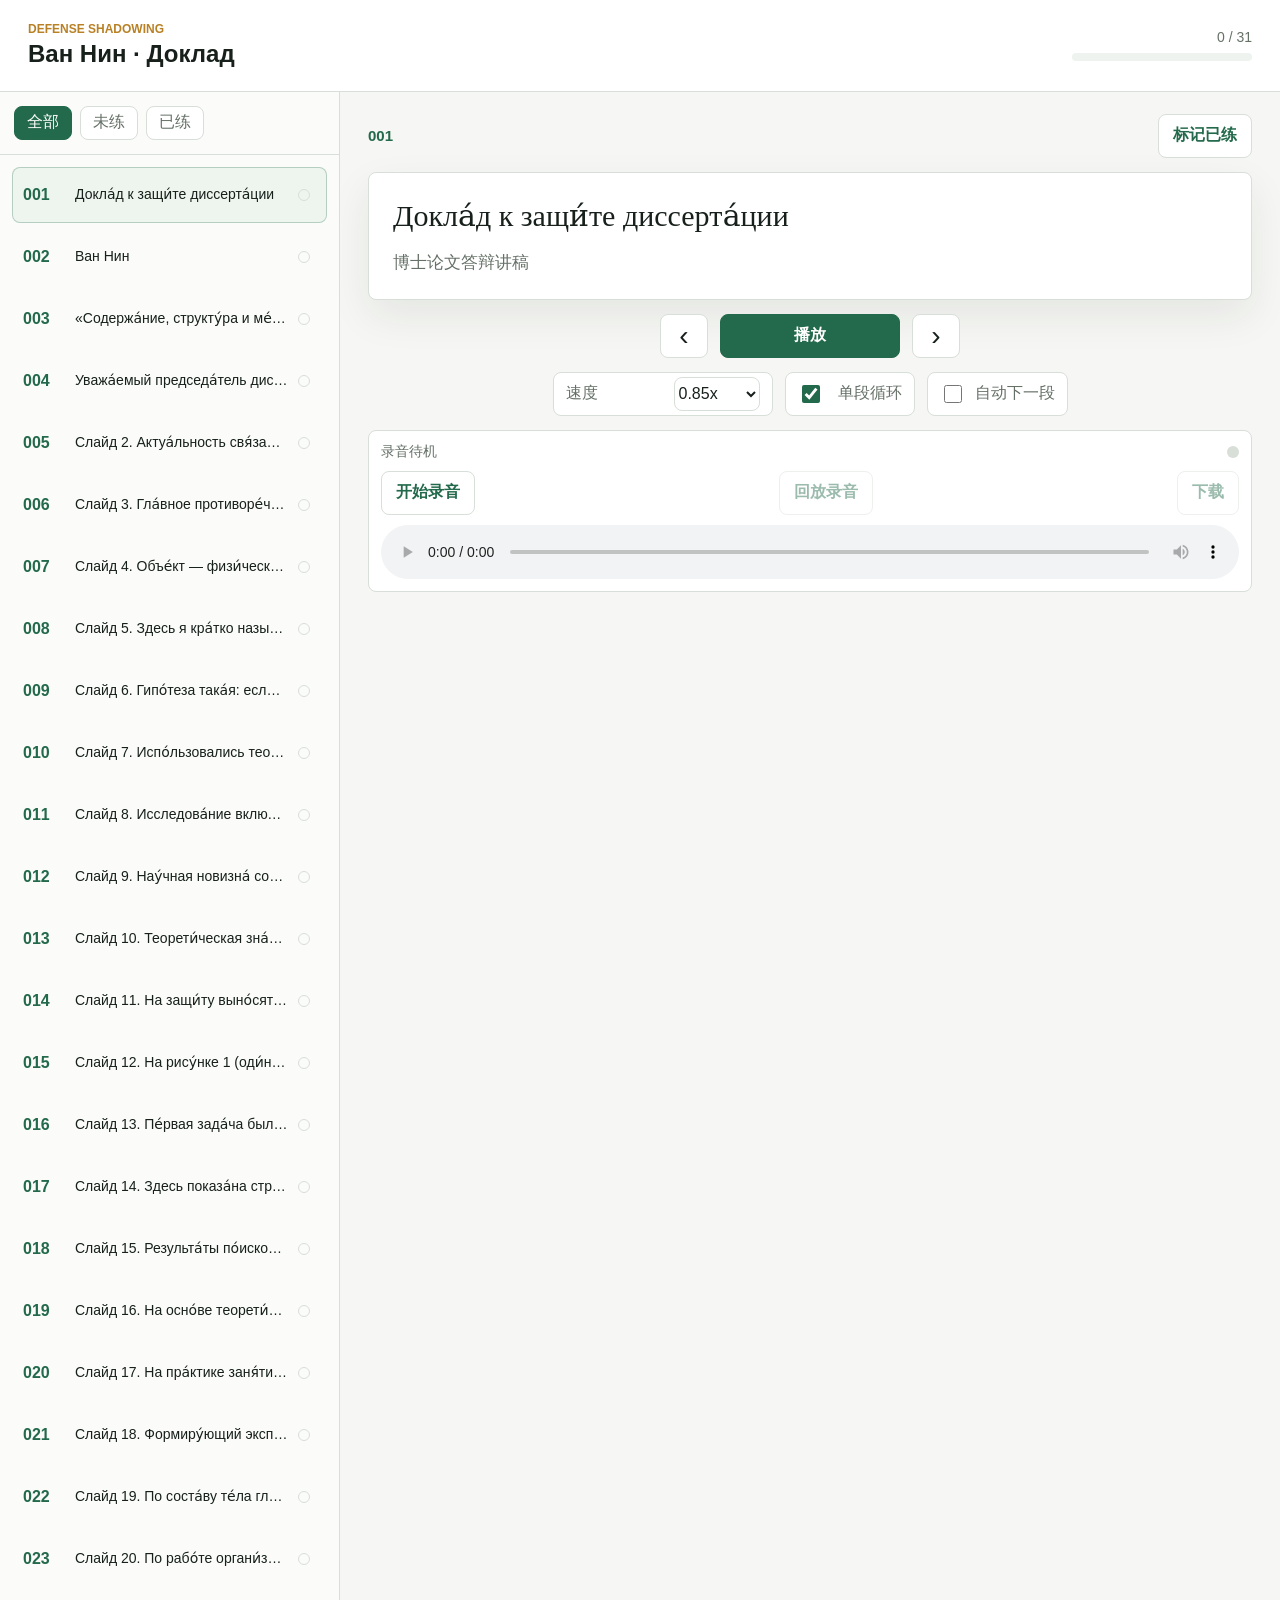
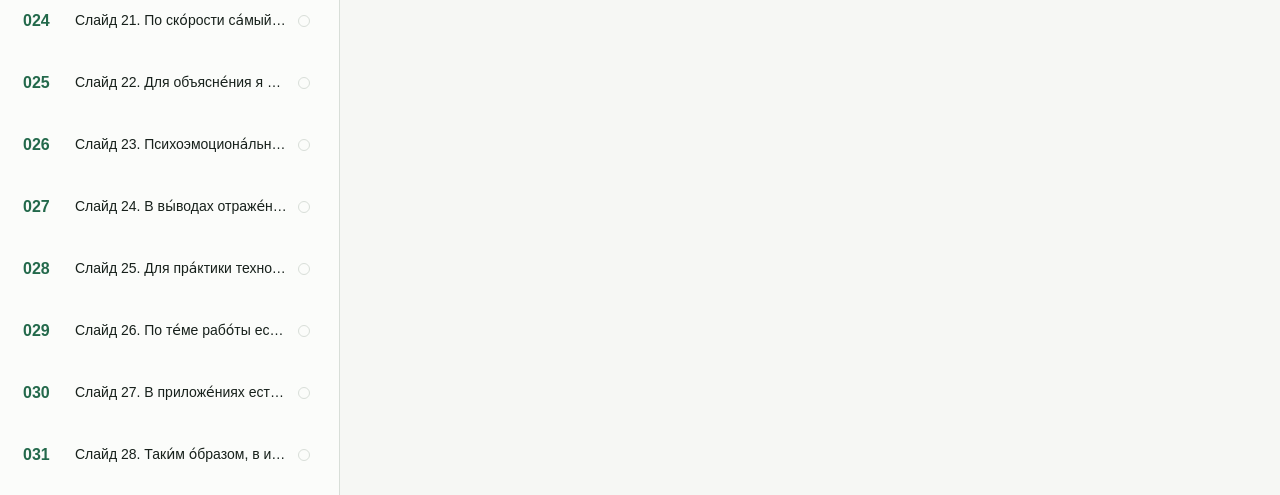
==== commit 21c2e004: "Revise final slides wording" ====
--- a/index.html
+++ b/index.html
@@ -85,7 +85,7 @@
       </main>
     </div>
 
-    <script src="segments.js?v=20260607-15min"></script>
+    <script src="segments.js?v=20260607-26topics-28full"></script>
     <script src="app.js"></script>
   </body>
 </html>
